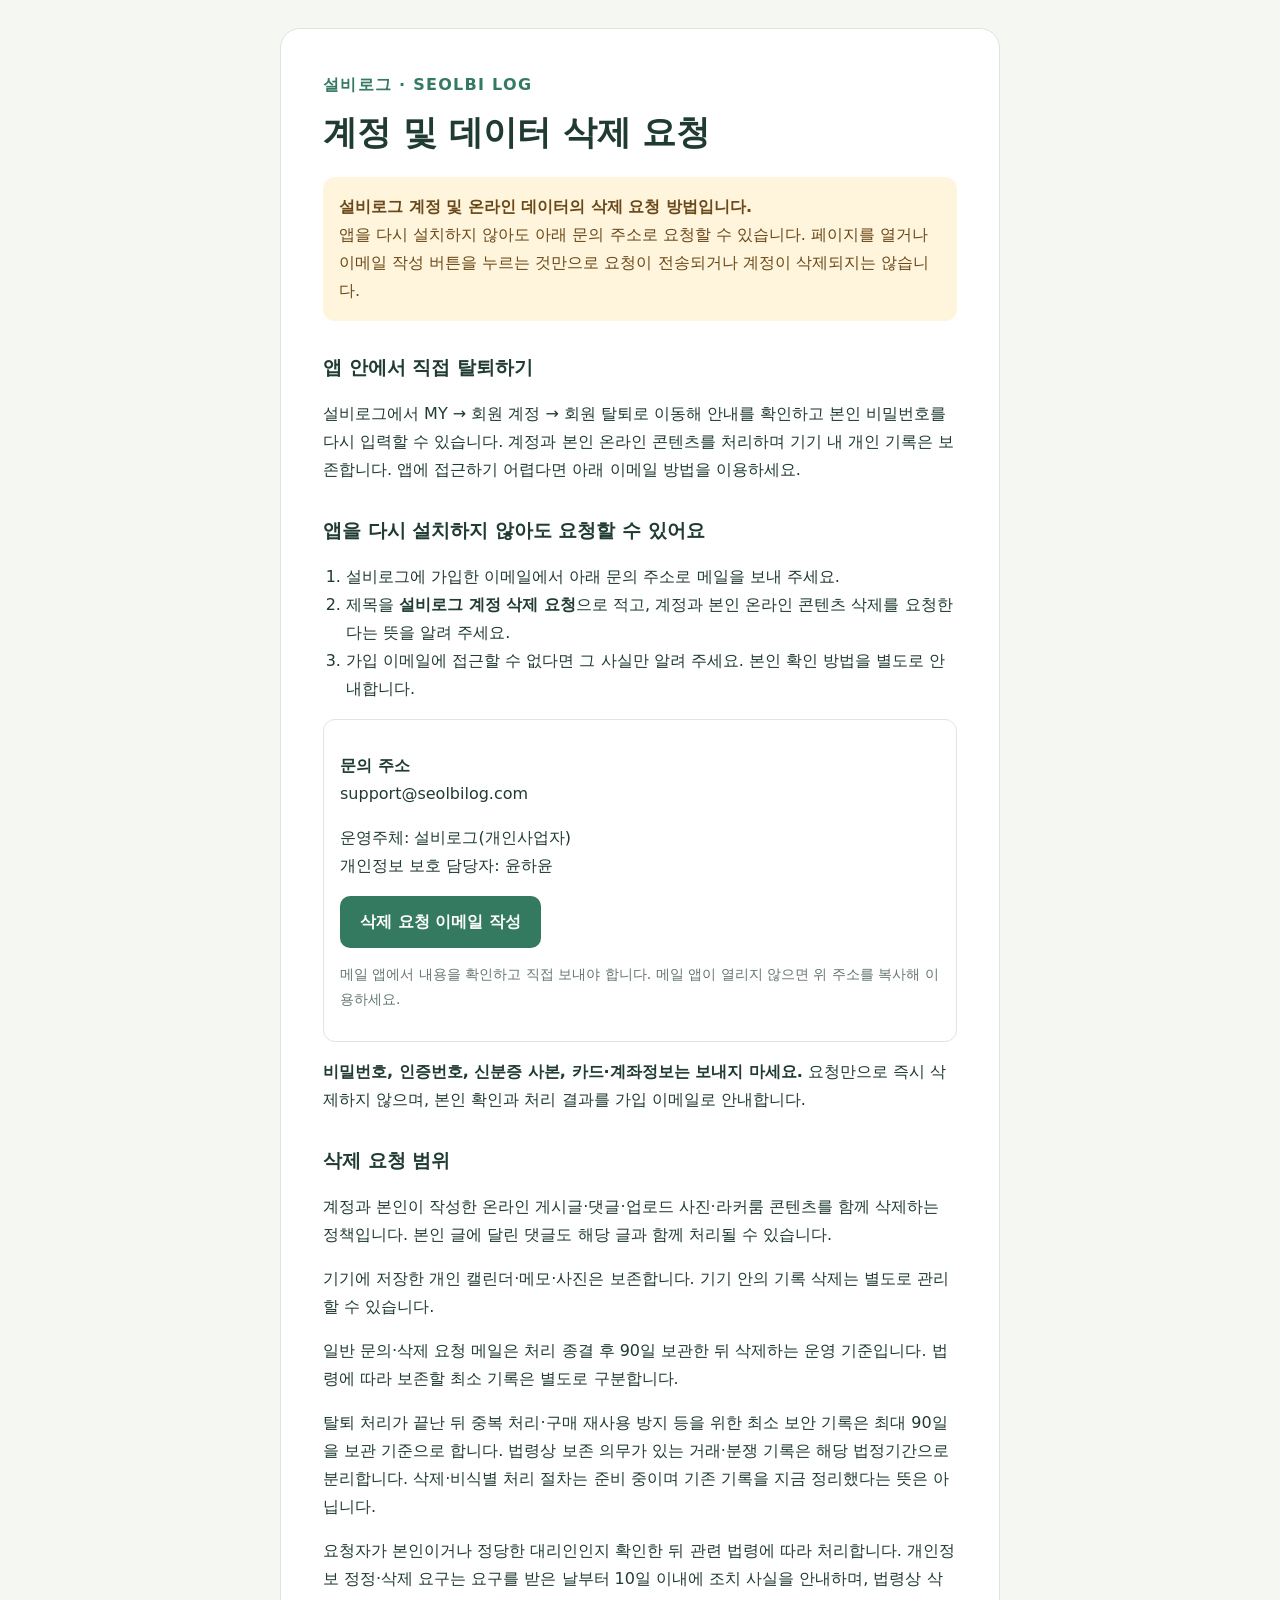
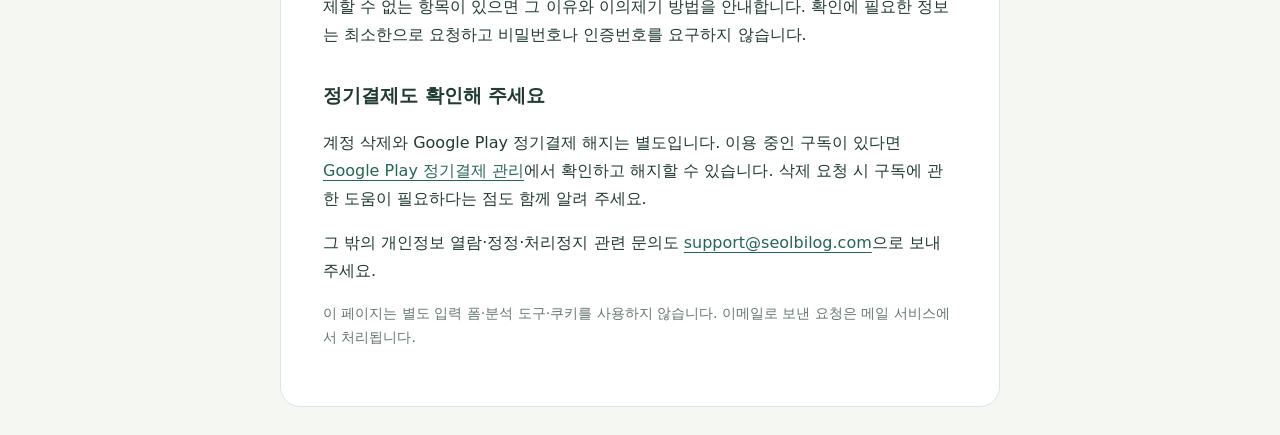
==== index.html @ 44ef8fc6 "Publish approved SeolbiLog account deletion guide" ====
<!doctype html>
<html lang="ko">
<head>
  <meta charset="utf-8">
  <meta name="viewport" content="width=device-width, initial-scale=1">
  <meta name="robots" content="noindex, nofollow">
  <meta name="referrer" content="no-referrer">
  <meta http-equiv="Content-Security-Policy" content="default-src 'none'; style-src 'unsafe-inline'; base-uri 'none'; form-action 'none'">
  <title>계정 및 데이터 삭제 요청 | 설비로그</title>
  <style>
    :root { color-scheme: light; font-family: system-ui, sans-serif; color: #203b31; background: #f5f7f2; }
    * { box-sizing: border-box; }
    body { margin: 0; padding: 28px 16px; line-height: 1.75; }
    main { max-width: 720px; margin: auto; background: white; border: 1px solid #dde5dc; border-radius: 20px; padding: clamp(22px, 5vw, 42px); }
    .brand { color: #347a61; font-weight: 750; letter-spacing: .08em; }
    h1 { margin: 10px 0 20px; font-size: clamp(25px, 5vw, 34px); line-height: 1.4; }
    h2 { margin: 30px 0 10px; font-size: 19px; }
    p, li { overflow-wrap: anywhere; }
    ul, ol { padding-left: 23px; }
    a { color: #25674e; text-underline-offset: 4px; }
    a:focus-visible { outline: 3px solid #387c60; outline-offset: 5px; }
    .notice { padding: 16px; background: #fff5dc; color: #6a4819; border-radius: 12px; }
    .action { display: inline-block; padding: 12px 20px; background: #347a61; color: white; border-radius: 10px; text-decoration: none; font-weight: 650; }
    .muted { color: #65776d; font-size: 14px; }
    .contact { padding: 16px; border: 1px solid #dce7dd; border-radius: 12px; }
  </style>
</head>
<body>
  <main>
    <div class="brand">설비로그 · SEOLBI LOG</div>
    <h1>계정 및 데이터 삭제 요청</h1>
    <p class="notice" role="note"><strong>설비로그 계정 및 온라인 데이터의 삭제 요청 방법입니다.</strong><br>앱을 다시 설치하지 않아도 아래 문의 주소로 요청할 수 있습니다. 페이지를 열거나 이메일 작성 버튼을 누르는 것만으로 요청이 전송되거나 계정이 삭제되지는 않습니다.</p>

    <h2>앱 안에서 직접 탈퇴하기</h2>
    <p>설비로그에서 MY → 회원 계정 → 회원 탈퇴로 이동해 안내를 확인하고 본인 비밀번호를 다시 입력할 수 있습니다. 계정과 본인 온라인 콘텐츠를 처리하며 기기 내 개인 기록은 보존합니다. 앱에 접근하기 어렵다면 아래 이메일 방법을 이용하세요.</p>

    <h2>앱을 다시 설치하지 않아도 요청할 수 있어요</h2>
    <ol>
      <li>설비로그에 가입한 이메일에서 아래 문의 주소로 메일을 보내 주세요.</li>
      <li>제목을 <strong>설비로그 계정 삭제 요청</strong>으로 적고, 계정과 본인 온라인 콘텐츠 삭제를 요청한다는 뜻을 알려 주세요.</li>
      <li>가입 이메일에 접근할 수 없다면 그 사실만 알려 주세요. 본인 확인 방법을 별도로 안내합니다.</li>
    </ol>
    <div class="contact">
      <p><strong>문의 주소</strong><br>support@seolbilog.com</p>
      <p>운영주체: 설비로그(개인사업자)<br>개인정보 보호 담당자: 윤하윤</p>
      <a class="action" href="mailto:support@seolbilog.com?subject=%EC%84%A4%EB%B9%84%EB%A1%9C%EA%B7%B8%20%EA%B3%84%EC%A0%95%20%EC%82%AD%EC%A0%9C%20%EC%9A%94%EC%B2%AD">삭제 요청 이메일 작성</a>
      <p class="muted">메일 앱에서 내용을 확인하고 직접 보내야 합니다. 메일 앱이 열리지 않으면 위 주소를 복사해 이용하세요.</p>
    </div>
    <p><strong>비밀번호, 인증번호, 신분증 사본, 카드·계좌정보는 보내지 마세요.</strong> 요청만으로 즉시 삭제하지 않으며, 본인 확인과 처리 결과를 가입 이메일로 안내합니다.</p>

    <h2>삭제 요청 범위</h2>
    <p>계정과 본인이 작성한 온라인 게시글·댓글·업로드 사진·라커룸 콘텐츠를 함께 삭제하는 정책입니다. 본인 글에 달린 댓글도 해당 글과 함께 처리될 수 있습니다.</p>
    <p>기기에 저장한 개인 캘린더·메모·사진은 보존합니다. 기기 안의 기록 삭제는 별도로 관리할 수 있습니다.</p>
    <p>일반 문의·삭제 요청 메일은 처리 종결 후 90일 보관한 뒤 삭제하는 운영 기준입니다. 법령에 따라 보존할 최소 기록은 별도로 구분합니다.</p>
    <p>탈퇴 처리가 끝난 뒤 중복 처리·구매 재사용 방지 등을 위한 최소 보안 기록은 최대 90일을 보관 기준으로 합니다. 법령상 보존 의무가 있는 거래·분쟁 기록은 해당 법정기간으로 분리합니다. 삭제·비식별 처리 절차는 준비 중이며 기존 기록을 지금 정리했다는 뜻은 아닙니다.</p>
    <p>요청자가 본인이거나 정당한 대리인인지 확인한 뒤 관련 법령에 따라 처리합니다. 개인정보 정정·삭제 요구는 요구를 받은 날부터 10일 이내에 조치 사실을 안내하며, 법령상 삭제할 수 없는 항목이 있으면 그 이유와 이의제기 방법을 안내합니다. 확인에 필요한 정보는 최소한으로 요청하고 비밀번호나 인증번호를 요구하지 않습니다.</p>

    <h2>정기결제도 확인해 주세요</h2>
    <p>계정 삭제와 Google Play 정기결제 해지는 별도입니다. 이용 중인 구독이 있다면 <a href="https://play.google.com/store/account/subscriptions" target="_blank" rel="noopener noreferrer">Google Play 정기결제 관리</a>에서 확인하고 해지할 수 있습니다. 삭제 요청 시 구독에 관한 도움이 필요하다는 점도 함께 알려 주세요.</p>
    <p>그 밖의 개인정보 열람·정정·처리정지 관련 문의도 <a href="mailto:support@seolbilog.com">support@seolbilog.com</a>으로 보내 주세요.</p>
    <p class="muted">이 페이지는 별도 입력 폼·분석 도구·쿠키를 사용하지 않습니다. 이메일로 보낸 요청은 메일 서비스에서 처리됩니다.</p>
  </main>
</body>
</html>
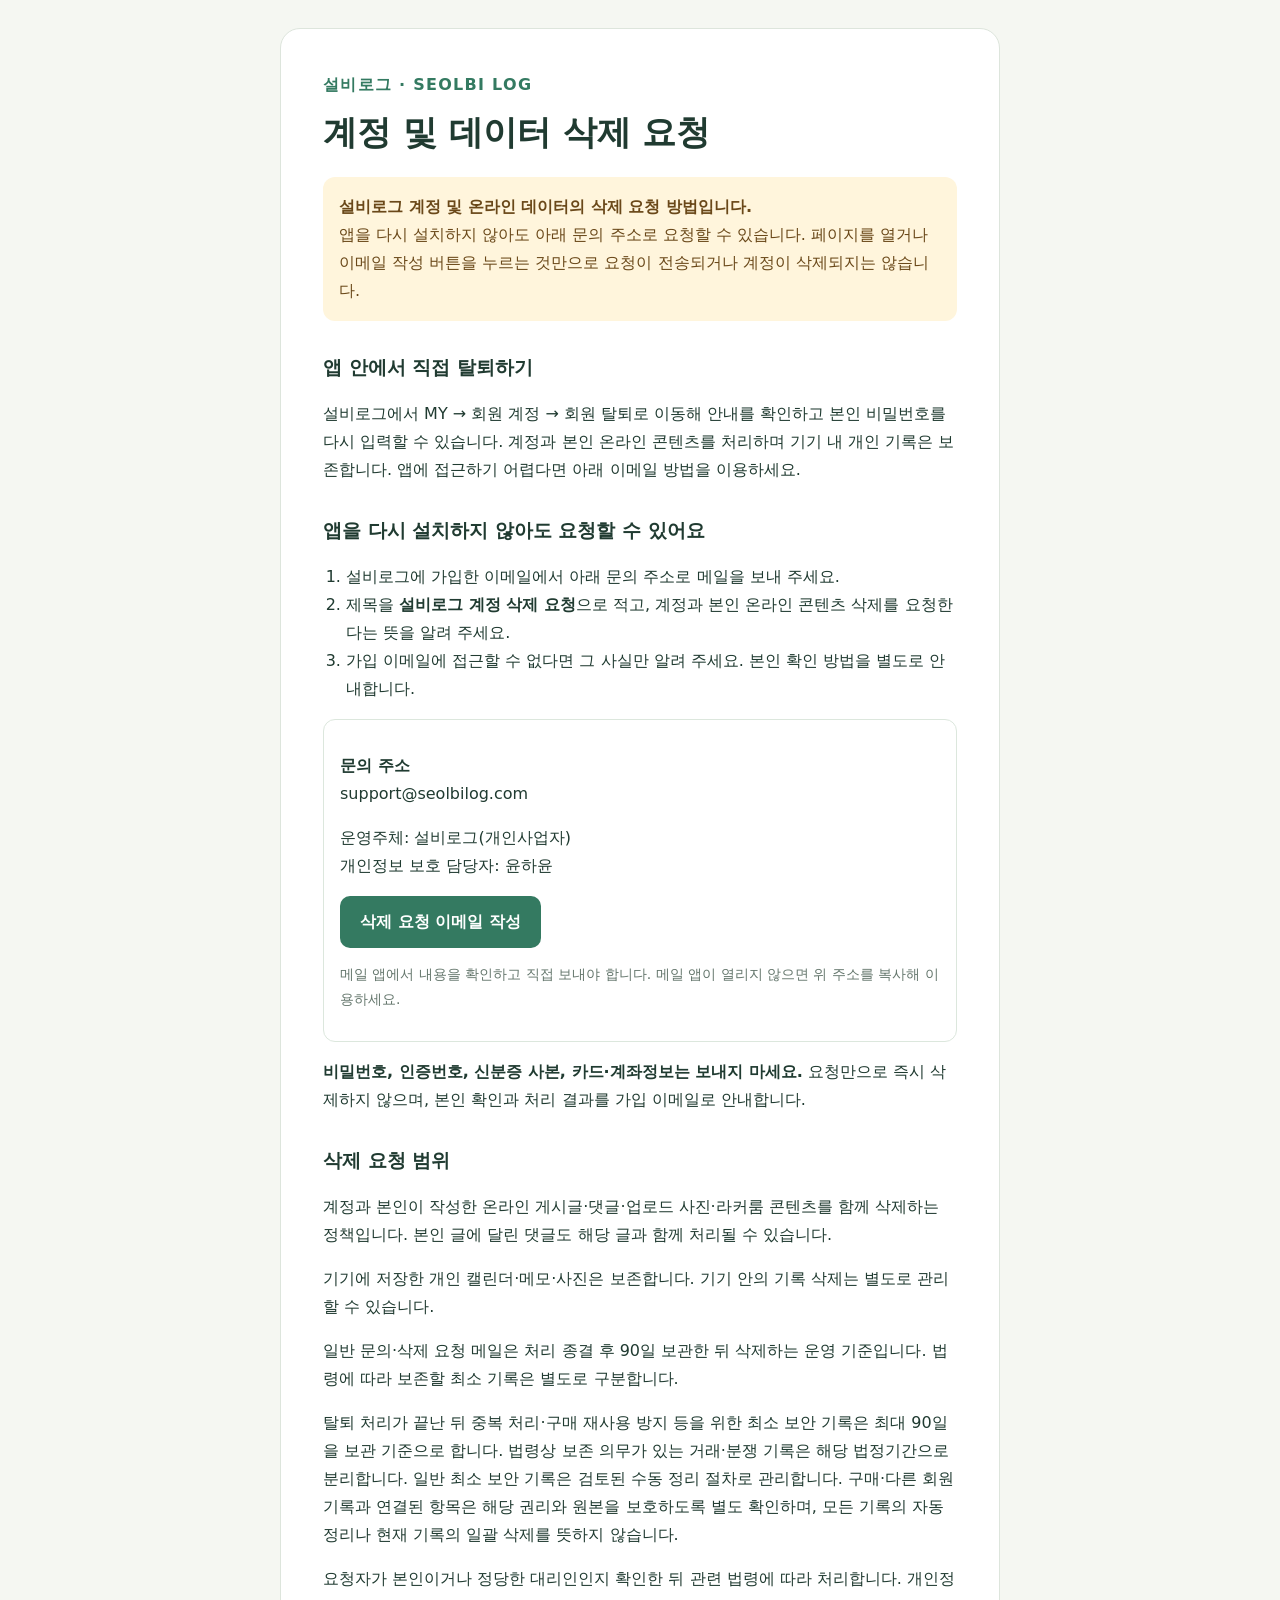
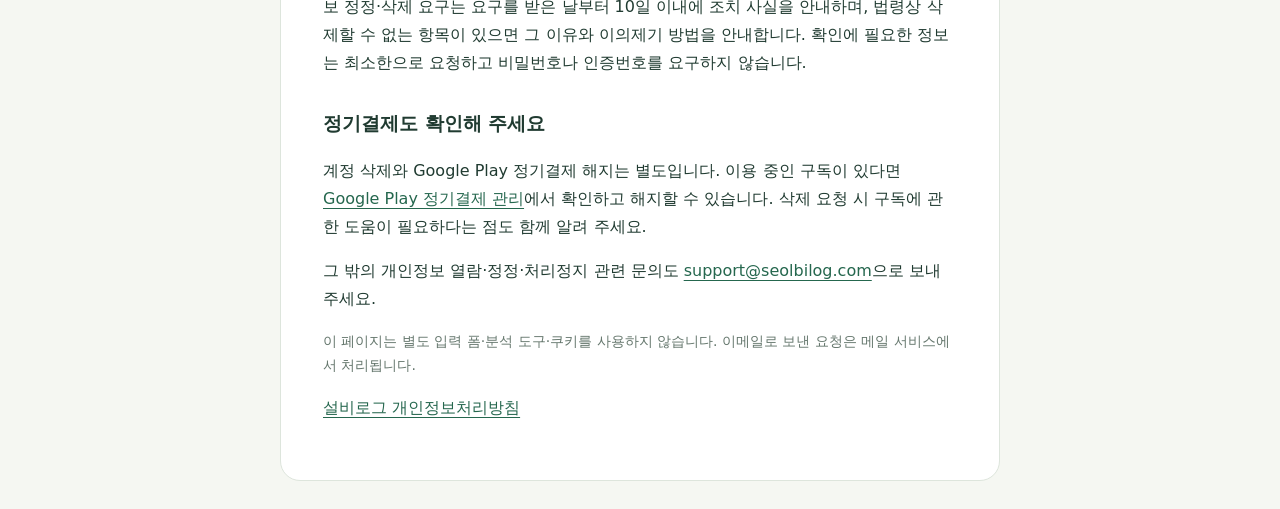
==== commit 8aec2013: "Publish privacy notice and align deletion guidance" ====
--- a/index.html
+++ b/index.html
@@ -52,13 +52,14 @@
     <p>계정과 본인이 작성한 온라인 게시글·댓글·업로드 사진·라커룸 콘텐츠를 함께 삭제하는 정책입니다. 본인 글에 달린 댓글도 해당 글과 함께 처리될 수 있습니다.</p>
     <p>기기에 저장한 개인 캘린더·메모·사진은 보존합니다. 기기 안의 기록 삭제는 별도로 관리할 수 있습니다.</p>
     <p>일반 문의·삭제 요청 메일은 처리 종결 후 90일 보관한 뒤 삭제하는 운영 기준입니다. 법령에 따라 보존할 최소 기록은 별도로 구분합니다.</p>
-    <p>탈퇴 처리가 끝난 뒤 중복 처리·구매 재사용 방지 등을 위한 최소 보안 기록은 최대 90일을 보관 기준으로 합니다. 법령상 보존 의무가 있는 거래·분쟁 기록은 해당 법정기간으로 분리합니다. 삭제·비식별 처리 절차는 준비 중이며 기존 기록을 지금 정리했다는 뜻은 아닙니다.</p>
+    <p>탈퇴 처리가 끝난 뒤 중복 처리·구매 재사용 방지 등을 위한 최소 보안 기록은 최대 90일을 보관 기준으로 합니다. 법령상 보존 의무가 있는 거래·분쟁 기록은 해당 법정기간으로 분리합니다. 일반 최소 보안 기록은 검토된 수동 정리 절차로 관리합니다. 구매·다른 회원 기록과 연결된 항목은 해당 권리와 원본을 보호하도록 별도 확인하며, 모든 기록의 자동 정리나 현재 기록의 일괄 삭제를 뜻하지 않습니다.</p>
     <p>요청자가 본인이거나 정당한 대리인인지 확인한 뒤 관련 법령에 따라 처리합니다. 개인정보 정정·삭제 요구는 요구를 받은 날부터 10일 이내에 조치 사실을 안내하며, 법령상 삭제할 수 없는 항목이 있으면 그 이유와 이의제기 방법을 안내합니다. 확인에 필요한 정보는 최소한으로 요청하고 비밀번호나 인증번호를 요구하지 않습니다.</p>
 
     <h2>정기결제도 확인해 주세요</h2>
     <p>계정 삭제와 Google Play 정기결제 해지는 별도입니다. 이용 중인 구독이 있다면 <a href="https://play.google.com/store/account/subscriptions" target="_blank" rel="noopener noreferrer">Google Play 정기결제 관리</a>에서 확인하고 해지할 수 있습니다. 삭제 요청 시 구독에 관한 도움이 필요하다는 점도 함께 알려 주세요.</p>
     <p>그 밖의 개인정보 열람·정정·처리정지 관련 문의도 <a href="mailto:support@seolbilog.com">support@seolbilog.com</a>으로 보내 주세요.</p>
     <p class="muted">이 페이지는 별도 입력 폼·분석 도구·쿠키를 사용하지 않습니다. 이메일로 보낸 요청은 메일 서비스에서 처리됩니다.</p>
+  <p><a href="privacy-policy.html">설비로그 개인정보처리방침</a></p>
   </main>
 </body>
 </html>
